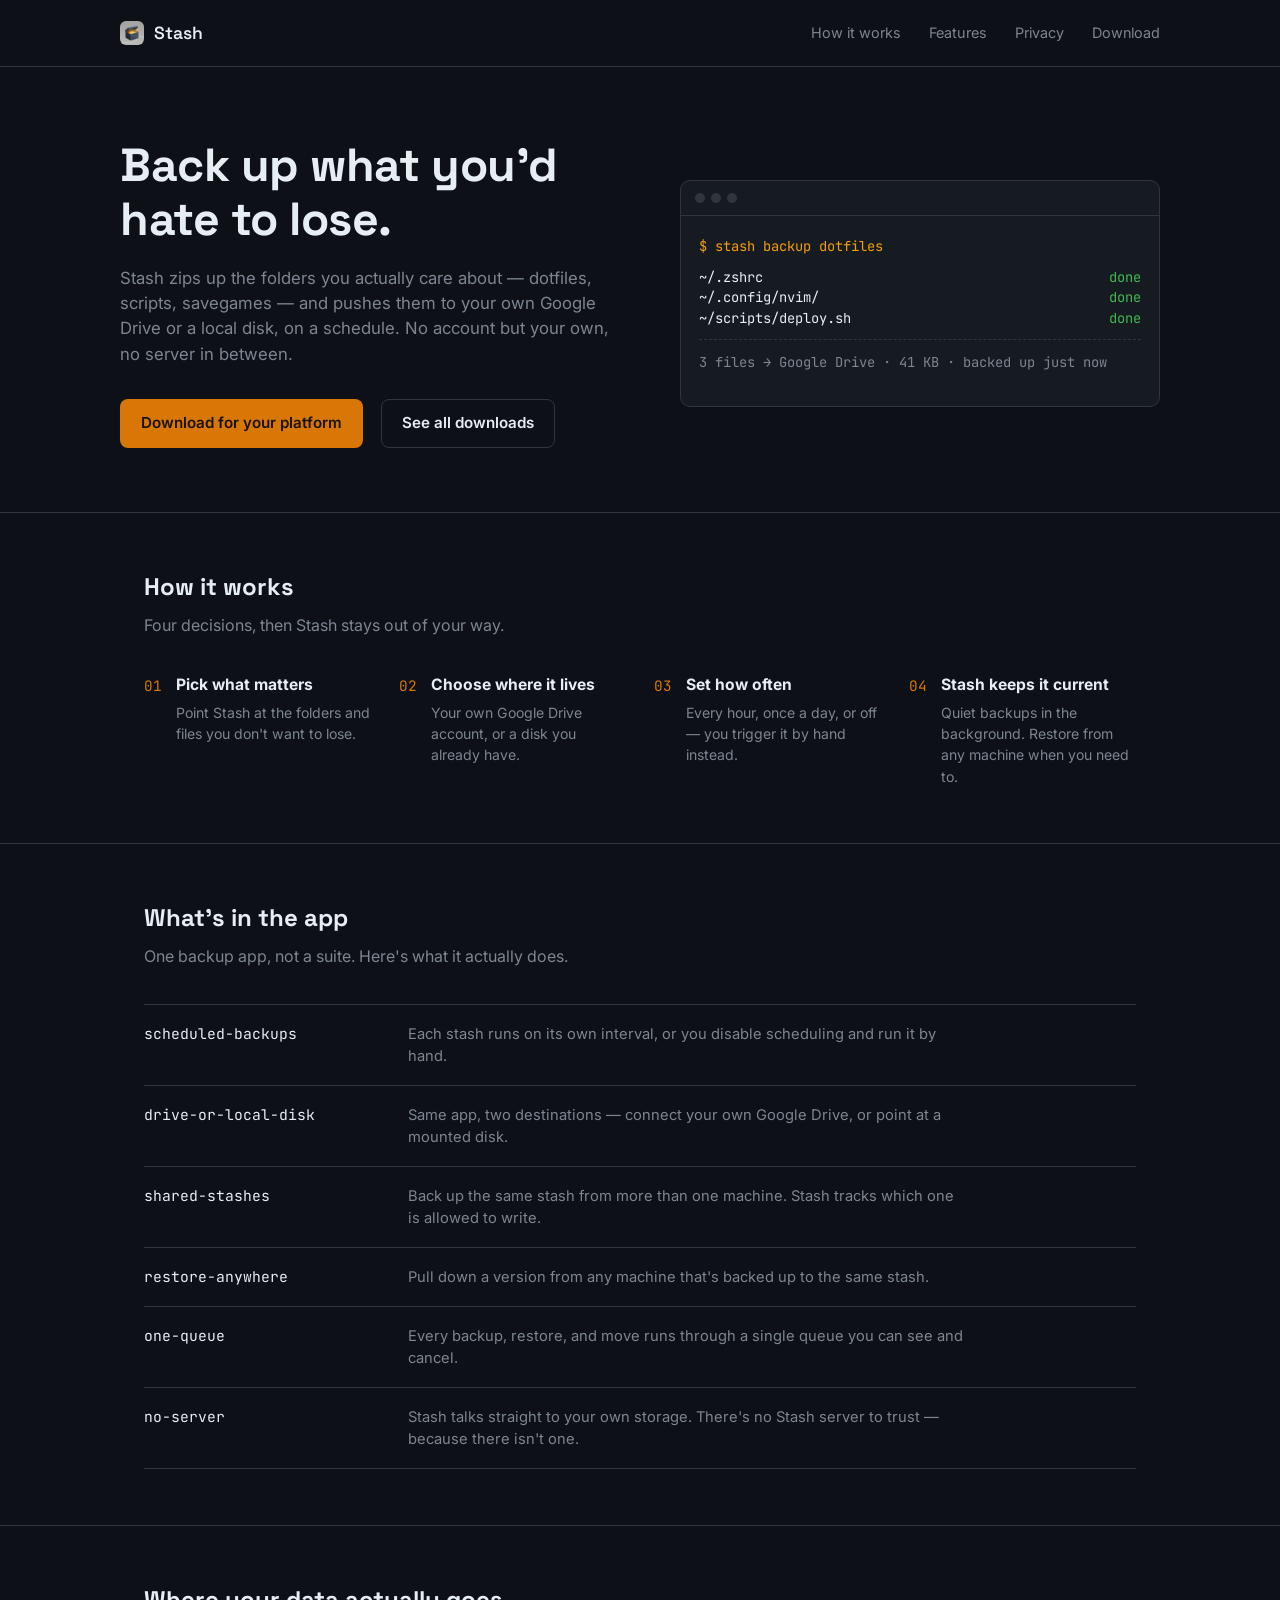
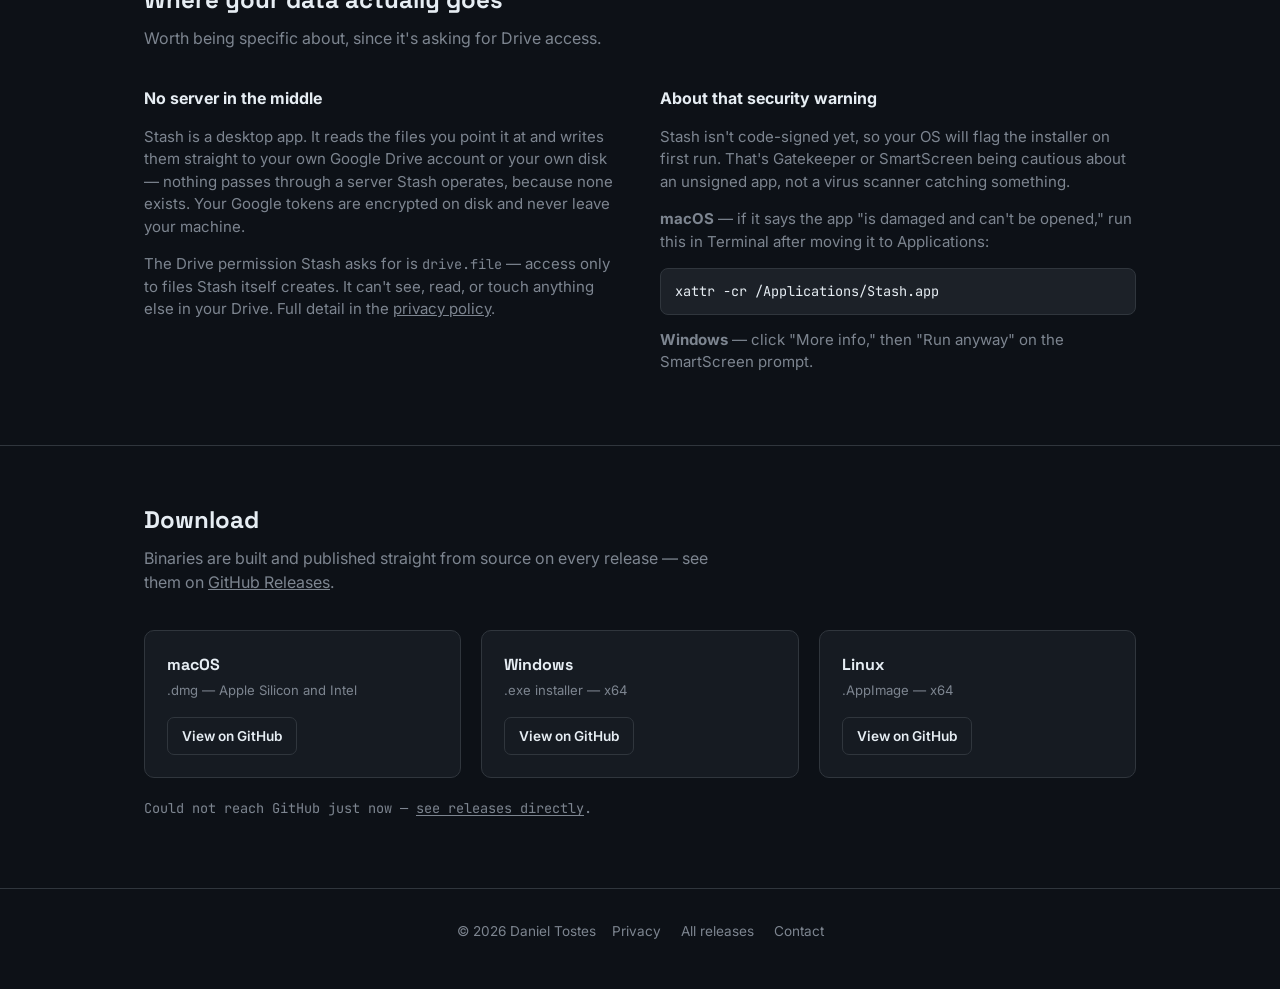
==== docs/index.html @ ceaec089 "feat: add Stash landing page, privacy policy, and Pages scaffold Static site served from docs/ via G" ====
<!doctype html>
<html lang="en">
<head>
  <meta charset="utf-8" />
  <meta name="viewport" content="width=device-width, initial-scale=1" />
  <title>Stash — back up what you'd hate to lose</title>
  <meta name="description" content="Stash backs up the folders you actually care about — dotfiles, scripts, savegames — to your own Google Drive or a local disk, on a schedule. No server, no subscription." />
  <meta property="og:title" content="Stash" />
  <meta property="og:description" content="Back up dotfiles, scripts and savegames to your own Google Drive or a local disk. No server in between." />
  <meta property="og:image" content="https://stash.danieltostes.dev/assets/icon.png" />
  <meta property="og:type" content="website" />
  <meta name="theme-color" content="#0d1117" />
  <link rel="icon" href="assets/icon.png" />
  <link rel="preconnect" href="https://fonts.googleapis.com" />
  <link rel="preconnect" href="https://fonts.gstatic.com" crossorigin />
  <link href="https://fonts.googleapis.com/css2?family=Space+Grotesk:wght@500;600;700&family=Inter:wght@400;500;600&family=JetBrains+Mono:wght@400;500&display=swap" rel="stylesheet" />
  <link rel="stylesheet" href="assets/style.css" />
</head>
<body>

  <header class="site">
    <div class="wrap site-nav">
      <a class="wordmark" href="/">
        <img src="assets/icon.png" alt="" />
        Stash
      </a>
      <nav>
        <a href="#how-it-works">How it works</a>
        <a href="#features">Features</a>
        <a href="#trust">Privacy</a>
        <a href="#download">Download</a>
      </nav>
    </div>
  </header>

  <main>
    <div class="wrap hero">
      <div>
        <h1>Back up what you'd hate to lose.</h1>
        <p class="lede">Stash zips up the folders you actually care about — dotfiles, scripts, savegames — and pushes them to your own Google Drive or a local disk, on a schedule. No account but your own, no server in between.</p>
        <div class="hero-actions">
          <a id="primary-download" class="btn btn-primary" href="#download">Download for your platform</a>
          <a class="btn btn-secondary" href="#download">See all downloads</a>
        </div>
        <p class="platform-note" id="platform-note" hidden></p>
      </div>

      <div class="terminal" role="img" aria-label="Terminal showing a Stash backup: three files uploaded to Google Drive, 41 kilobytes, backed up just now.">
        <div class="terminal-bar"><span></span><span></span><span></span></div>
        <div class="terminal-body" id="terminal-body">
          <div class="terminal-line cmd" style="animation-delay:0.05s">$ stash backup dotfiles</div>
          <div class="terminal-line done" style="animation-delay:0.35s"><span class="path">~/.zshrc</span><span class="status">done</span></div>
          <div class="terminal-line done" style="animation-delay:0.65s"><span class="path">~/.config/nvim/</span><span class="status">done</span></div>
          <div class="terminal-line done" style="animation-delay:0.95s"><span class="path">~/scripts/deploy.sh</span><span class="status">done</span></div>
          <div class="terminal-line summary" style="animation-delay:1.3s">3 files → Google Drive · 41 KB · backed up just now</div>
        </div>
      </div>
    </div>

    <section id="how-it-works">
      <div class="wrap">
        <h2>How it works</h2>
        <p class="section-lede">Four decisions, then Stash stays out of your way.</p>
        <div class="steps">
          <div class="step">
            <span class="num">01</span>
            <div>
              <h3>Pick what matters</h3>
              <p>Point Stash at the folders and files you don't want to lose.</p>
            </div>
          </div>
          <div class="step">
            <span class="num">02</span>
            <div>
              <h3>Choose where it lives</h3>
              <p>Your own Google Drive account, or a disk you already have.</p>
            </div>
          </div>
          <div class="step">
            <span class="num">03</span>
            <div>
              <h3>Set how often</h3>
              <p>Every hour, once a day, or off — you trigger it by hand instead.</p>
            </div>
          </div>
          <div class="step">
            <span class="num">04</span>
            <div>
              <h3>Stash keeps it current</h3>
              <p>Quiet backups in the background. Restore from any machine when you need to.</p>
            </div>
          </div>
        </div>
      </div>
    </section>

    <section id="features">
      <div class="wrap">
        <h2>What's in the app</h2>
        <p class="section-lede">One backup app, not a suite. Here's what it actually does.</p>
        <div class="manifest">
          <div class="manifest-row">
            <div class="name">scheduled-backups</div>
            <div class="desc">Each stash runs on its own interval, or you disable scheduling and run it by hand.</div>
          </div>
          <div class="manifest-row">
            <div class="name">drive-or-local-disk</div>
            <div class="desc">Same app, two destinations — connect your own Google Drive, or point at a mounted disk.</div>
          </div>
          <div class="manifest-row">
            <div class="name">shared-stashes</div>
            <div class="desc">Back up the same stash from more than one machine. Stash tracks which one is allowed to write.</div>
          </div>
          <div class="manifest-row">
            <div class="name">restore-anywhere</div>
            <div class="desc">Pull down a version from any machine that's backed up to the same stash.</div>
          </div>
          <div class="manifest-row">
            <div class="name">one-queue</div>
            <div class="desc">Every backup, restore, and move runs through a single queue you can see and cancel.</div>
          </div>
          <div class="manifest-row">
            <div class="name">no-server</div>
            <div class="desc">Stash talks straight to your own storage. There's no Stash server to trust — because there isn't one.</div>
          </div>
        </div>
      </div>
    </section>

    <section id="trust">
      <div class="wrap">
        <h2>Where your data actually goes</h2>
        <p class="section-lede">Worth being specific about, since it's asking for Drive access.</p>
        <div class="trust-grid">
          <div>
            <h3>No server in the middle</h3>
            <p>Stash is a desktop app. It reads the files you point it at and writes them straight to your own Google Drive account or your own disk — nothing passes through a server Stash operates, because none exists. Your Google tokens are encrypted on disk and never leave your machine.</p>
            <p>The Drive permission Stash asks for is <code>drive.file</code> — access only to files Stash itself creates. It can't see, read, or touch anything else in your Drive. Full detail in the <a href="privacy/">privacy policy</a>.</p>
          </div>
          <div>
            <h3>About that security warning</h3>
            <p>Stash isn't code-signed yet, so your OS will flag the installer on first run. That's Gatekeeper or SmartScreen being cautious about an unsigned app, not a virus scanner catching something.</p>
            <p><strong>macOS</strong> — if it says the app "is damaged and can't be opened," run this in Terminal after moving it to Applications:</p>
            <code class="code-block">xattr -cr /Applications/Stash.app</code>
            <p style="margin-top:14px"><strong>Windows</strong> — click "More info," then "Run anyway" on the SmartScreen prompt.</p>
          </div>
        </div>
      </div>
    </section>

    <section id="download">
      <div class="wrap">
        <h2>Download</h2>
        <p class="section-lede">Binaries are built and published straight from source on every release — see them on <a href="https://github.com/danieltvaz/stash-releases/releases" id="releases-link" style="color:var(--secondary);text-decoration:underline">GitHub Releases</a>.</p>

        <div class="download-grid" id="download-grid">
          <div class="download-card" id="card-mac">
            <h3>macOS</h3>
            <p class="sub">.dmg — Apple Silicon and Intel</p>
            <a class="btn btn-secondary btn-small" aria-disabled="true" href="#">Checking latest release…</a>
          </div>
          <div class="download-card" id="card-win">
            <h3>Windows</h3>
            <p class="sub">.exe installer — x64</p>
            <a class="btn btn-secondary btn-small" aria-disabled="true" href="#">Checking latest release…</a>
          </div>
          <div class="download-card" id="card-linux">
            <h3>Linux</h3>
            <p class="sub">.AppImage — x64</p>
            <a class="btn btn-secondary btn-small" aria-disabled="true" href="#">Checking latest release…</a>
          </div>
        </div>

        <p class="release-meta" id="release-meta">Looking up the latest release…</p>
      </div>
    </section>
  </main>

  <footer class="site">
    <div class="wrap" style="display:flex;align-items:center;justify-content:space-between;flex-wrap:wrap;gap:16px">
      <span>© <span id="year"></span> Daniel Tostes</span>
      <nav>
        <a href="privacy/">Privacy</a>
        <a href="https://github.com/danieltvaz/stash-releases/releases">All releases</a>
        <a href="mailto:alucardvaz@gmail.com">Contact</a>
      </nav>
    </div>
  </footer>

  <script>
    document.getElementById('year').textContent = new Date().getFullYear();

    var REPO = 'danieltvaz/stash-releases';

    function platform() {
      var ua = navigator.userAgent;
      if (/Mac/i.test(ua)) return 'mac';
      if (/Win/i.test(ua)) return 'win';
      if (/Linux/i.test(ua)) return 'linux';
      return null;
    }

    function setCardLink(cardId, href, label) {
      var card = document.getElementById(cardId);
      var link = card.querySelector('a');
      if (href) {
        link.href = href;
        link.textContent = label;
        link.removeAttribute('aria-disabled');
      } else {
        link.textContent = 'Not available in this release';
      }
    }

    fetch('https://api.github.com/repos/' + REPO + '/releases/latest')
      .then(function (r) { return r.ok ? r.json() : Promise.reject(r.status); })
      .then(function (data) {
        var assets = data.assets || [];
        var byExt = function (ext) {
          return assets.filter(function (a) { return a.name.toLowerCase().endsWith(ext); });
        };

        var dmgs = byExt('.dmg');
        var exe = byExt('.exe')[0];
        var appImage = byExt('.appimage')[0];

        var dmgArm = dmgs.find(function (a) { return /arm64/i.test(a.name); });
        var dmgIntel = dmgs.find(function (a) { return !/arm64/i.test(a.name); }) || dmgs[1];

        var macCard = document.getElementById('card-mac');
        if (dmgArm || dmgIntel) {
          var wrap = document.createElement('div');
          wrap.className = 'arch-links';
          if (dmgArm) {
            var a1 = document.createElement('a');
            a1.className = 'btn btn-secondary btn-small';
            a1.href = dmgArm.browser_download_url;
            a1.textContent = 'Apple Silicon';
            wrap.appendChild(a1);
          }
          if (dmgIntel) {
            var a2 = document.createElement('a');
            a2.className = 'btn btn-secondary btn-small';
            a2.href = dmgIntel.browser_download_url;
            a2.textContent = 'Intel';
            wrap.appendChild(a2);
          }
          macCard.querySelector('a').remove();
          macCard.appendChild(wrap);
        } else {
          setCardLink('card-mac', null);
        }

        setCardLink('card-win', exe ? exe.browser_download_url : null, 'Download .exe');
        setCardLink('card-linux', appImage ? appImage.browser_download_url : null, 'Download .AppImage');

        document.getElementById('release-meta').innerHTML =
          data.tag_name + ' · <a href="' + data.html_url + '">release notes</a>';

        var plat = platform();
        var primary = document.getElementById('primary-download');
        var note = document.getElementById('platform-note');
        if (plat === 'mac' && (dmgArm || dmgIntel)) {
          primary.href = (dmgArm || dmgIntel).browser_download_url;
          note.hidden = false;
          note.textContent = 'Detected macOS — grabbing the ' + (dmgArm ? 'Apple Silicon' : 'Intel') + ' build. Windows or Linux? See all downloads below.';
        } else if (plat === 'win' && exe) {
          primary.href = exe.browser_download_url;
          note.hidden = false;
          note.textContent = 'Detected Windows. Mac or Linux? See all downloads below.';
        } else if (plat === 'linux' && appImage) {
          primary.href = appImage.browser_download_url;
          note.hidden = false;
          note.textContent = 'Detected Linux. Mac or Windows? See all downloads below.';
        }
      })
      .catch(function () {
        document.getElementById('release-meta').innerHTML =
          'Could not reach GitHub just now — <a href="https://github.com/' + REPO + '/releases">see releases directly</a>.';
        ['card-mac', 'card-win', 'card-linux'].forEach(function (id) {
          var link = document.getElementById(id).querySelector('a');
          link.href = 'https://github.com/' + REPO + '/releases';
          link.textContent = 'View on GitHub';
          link.removeAttribute('aria-disabled');
        });
      });
  </script>
</body>
</html>
---- docs/assets/style.css ----
:root {
  --bg: #0d1117;
  --surface: #161b22;
  --elevated: #1c2128;
  --border: #30363d;
  --accent: #d97706;
  --accent-hover: #f59e0b;
  --primary: #e6edf3;
  --secondary: #7d8590;
  --success: #3fb950;

  --font-display: 'Space Grotesk', system-ui, sans-serif;
  --font-sans: 'Inter', system-ui, sans-serif;
  --font-mono: 'JetBrains Mono', ui-monospace, monospace;
}

* { box-sizing: border-box; }

html { color-scheme: dark; }

body {
  margin: 0;
  background: var(--bg);
  color: var(--primary);
  font-family: var(--font-sans);
  line-height: 1.5;
  -webkit-font-smoothing: antialiased;
}

a { color: inherit; }

img { max-width: 100%; }

.wrap {
  max-width: 1040px;
  margin: 0 auto;
  padding: 0 24px;
}

/* ---------- header ---------- */

header.site {
  border-bottom: 1px solid var(--border);
}

.site-nav {
  display: flex;
  align-items: center;
  justify-content: space-between;
  padding: 20px 0;
}

.wordmark {
  display: flex;
  align-items: center;
  gap: 10px;
  font-family: var(--font-display);
  font-size: 1.1rem;
  font-weight: 600;
  text-decoration: none;
  color: var(--primary);
}

.wordmark img { width: 24px; height: 24px; border-radius: 6px; }

.site-nav nav {
  display: flex;
  gap: 28px;
  font-size: 0.9rem;
}

.site-nav nav a {
  color: var(--secondary);
  text-decoration: none;
}

.site-nav nav a:hover { color: var(--primary); }

/* ---------- buttons ---------- */

.btn {
  display: inline-flex;
  align-items: center;
  gap: 8px;
  border-radius: 8px;
  padding: 12px 20px;
  font-family: var(--font-sans);
  font-weight: 600;
  font-size: 0.95rem;
  text-decoration: none;
  border: 1px solid transparent;
  cursor: pointer;
}

.btn-primary {
  background: var(--accent);
  color: #1a1206;
}

.btn-primary:hover { background: var(--accent-hover); }

.btn-secondary {
  background: transparent;
  border-color: var(--border);
  color: var(--primary);
}

.btn-secondary:hover { border-color: var(--secondary); }

.btn-small {
  padding: 8px 14px;
  font-size: 0.85rem;
  border-radius: 7px;
}

.btn[aria-disabled="true"] {
  opacity: 0.45;
  pointer-events: none;
}

/* ---------- hero ---------- */

.hero {
  padding: 72px 0 64px;
  display: grid;
  grid-template-columns: 1.05fr 1fr;
  gap: 56px;
  align-items: center;
}

.hero h1 {
  font-family: var(--font-display);
  font-size: clamp(2.1rem, 4vw, 2.9rem);
  line-height: 1.15;
  letter-spacing: -0.01em;
  margin: 0 0 20px;
  max-width: 20ch;
}

.hero p.lede {
  color: var(--secondary);
  font-size: 1.05rem;
  max-width: 46ch;
  margin: 0 0 32px;
}

.hero-actions {
  display: flex;
  align-items: center;
  gap: 18px;
  flex-wrap: wrap;
}

.hero-actions .hint {
  font-size: 0.82rem;
  color: var(--secondary);
  font-family: var(--font-mono);
}

.platform-note {
  margin-top: 14px;
  font-size: 0.82rem;
  color: var(--secondary);
}

.platform-note a { color: var(--secondary); text-decoration: underline; text-underline-offset: 2px; }
.platform-note a:hover { color: var(--primary); }

/* terminal panel */

.terminal {
  background: var(--surface);
  border: 1px solid var(--border);
  border-radius: 10px;
  overflow: hidden;
  font-family: var(--font-mono);
  font-size: 0.86rem;
}

.terminal-bar {
  display: flex;
  gap: 6px;
  padding: 12px 14px;
  border-bottom: 1px solid var(--border);
}

.terminal-bar span {
  width: 10px;
  height: 10px;
  border-radius: 50%;
  background: var(--border);
}

.terminal-body {
  padding: 20px 18px 22px;
  min-height: 190px;
}

.terminal-line {
  display: flex;
  justify-content: space-between;
  gap: 16px;
  opacity: 0;
  transform: translateY(4px);
  animation: line-in 0.4s ease forwards;
}

.terminal-line .path { color: var(--primary); white-space: nowrap; overflow: hidden; text-overflow: ellipsis; }
.terminal-line .status { color: var(--secondary); }
.terminal-line.done .status { color: var(--success); }
.terminal-line.cmd { color: var(--accent-hover); margin-bottom: 10px; }
.terminal-line.summary { color: var(--secondary); margin-top: 10px; border-top: 1px dashed var(--border); padding-top: 12px; }

@keyframes line-in {
  to { opacity: 1; transform: translateY(0); }
}

@media (prefers-reduced-motion: reduce) {
  .terminal-line { animation: none; opacity: 1; transform: none; }
}

/* ---------- sections ---------- */

section {
  padding: 56px 0;
  border-top: 1px solid var(--border);
}

section h2 {
  font-family: var(--font-display);
  font-size: 1.5rem;
  margin: 0 0 8px;
}

section .section-lede {
  color: var(--secondary);
  max-width: 60ch;
  margin: 0 0 36px;
}

/* how it works */

.steps {
  display: grid;
  grid-template-columns: repeat(4, 1fr);
  gap: 28px;
}

.step {
  display: flex;
  gap: 14px;
}

.step .num {
  font-family: var(--font-mono);
  color: var(--accent);
  font-size: 0.9rem;
  padding-top: 2px;
}

.step h3 {
  font-size: 0.98rem;
  margin: 0 0 6px;
}

.step p {
  color: var(--secondary);
  font-size: 0.88rem;
  margin: 0;
}

/* feature manifest */

.manifest {
  border-top: 1px solid var(--border);
}

.manifest-row {
  display: grid;
  grid-template-columns: 240px 1fr;
  gap: 24px;
  padding: 18px 0;
  border-bottom: 1px solid var(--border);
}

.manifest-row .name {
  font-family: var(--font-mono);
  font-size: 0.92rem;
  color: var(--primary);
}

.manifest-row .desc {
  color: var(--secondary);
  font-size: 0.92rem;
  max-width: 62ch;
}

/* trust */

.trust-grid {
  display: grid;
  grid-template-columns: 1fr 1fr;
  gap: 40px;
}

.trust-grid p {
  color: var(--secondary);
  font-size: 0.94rem;
}

.trust-grid h3 {
  font-size: 1rem;
  margin: 0 0 10px;
  color: var(--primary);
}

code, .code-block {
  font-family: var(--font-mono);
  font-size: 0.85rem;
}

.code-block {
  display: block;
  background: var(--elevated);
  border: 1px solid var(--border);
  border-radius: 8px;
  padding: 12px 14px;
  color: var(--primary);
  overflow-x: auto;
  margin: 10px 0 0;
}

/* download */

.download-grid {
  display: grid;
  grid-template-columns: repeat(3, 1fr);
  gap: 20px;
}

.download-card {
  background: var(--surface);
  border: 1px solid var(--border);
  border-radius: 10px;
  padding: 22px;
}

.download-card.recommended {
  border-color: var(--accent);
}

.download-card h3 {
  font-family: var(--font-display);
  font-size: 1rem;
  margin: 0 0 4px;
}

.download-card .sub {
  color: var(--secondary);
  font-size: 0.82rem;
  margin: 0 0 16px;
}

.download-card .arch-links {
  display: flex;
  gap: 10px;
  margin-top: 10px;
}

.release-meta {
  margin-top: 20px;
  font-size: 0.85rem;
  color: var(--secondary);
  font-family: var(--font-mono);
}

.release-meta a { color: var(--secondary); text-decoration: underline; text-underline-offset: 2px; }
.release-meta a:hover { color: var(--primary); }

/* ---------- footer ---------- */

footer.site {
  border-top: 1px solid var(--border);
  padding: 32px 0 48px;
  display: flex;
  align-items: center;
  justify-content: space-between;
  flex-wrap: wrap;
  gap: 16px;
  color: var(--secondary);
  font-size: 0.85rem;
}

footer.site nav {
  display: flex;
  gap: 20px;
}

footer.site a {
  color: var(--secondary);
  text-decoration: none;
}

footer.site a:hover { color: var(--primary); }

/* ---------- privacy page ---------- */

.doc {
  padding: 56px 0 80px;
  max-width: 720px;
}

.doc h1 {
  font-family: var(--font-display);
  font-size: 2rem;
  margin: 0 0 6px;
}

.doc .updated {
  color: var(--secondary);
  font-size: 0.85rem;
  margin: 0 0 40px;
}

.doc h2 {
  font-family: var(--font-display);
  font-size: 1.15rem;
  margin: 36px 0 12px;
}

.doc p, .doc li {
  color: var(--secondary);
  font-size: 0.96rem;
}

.doc a { color: var(--accent-hover); }

/* ---------- responsive ---------- */

@media (max-width: 860px) {
  .hero { grid-template-columns: 1fr; padding: 48px 0; }
  .steps { grid-template-columns: 1fr 1fr; }
  .trust-grid { grid-template-columns: 1fr; }
  .download-grid { grid-template-columns: 1fr; }
}

@media (max-width: 520px) {
  .steps { grid-template-columns: 1fr; }
  .manifest-row { grid-template-columns: 1fr; gap: 4px; }
  .site-nav nav { display: none; }
}

:focus-visible {
  outline: 2px solid var(--accent-hover);
  outline-offset: 2px;
}
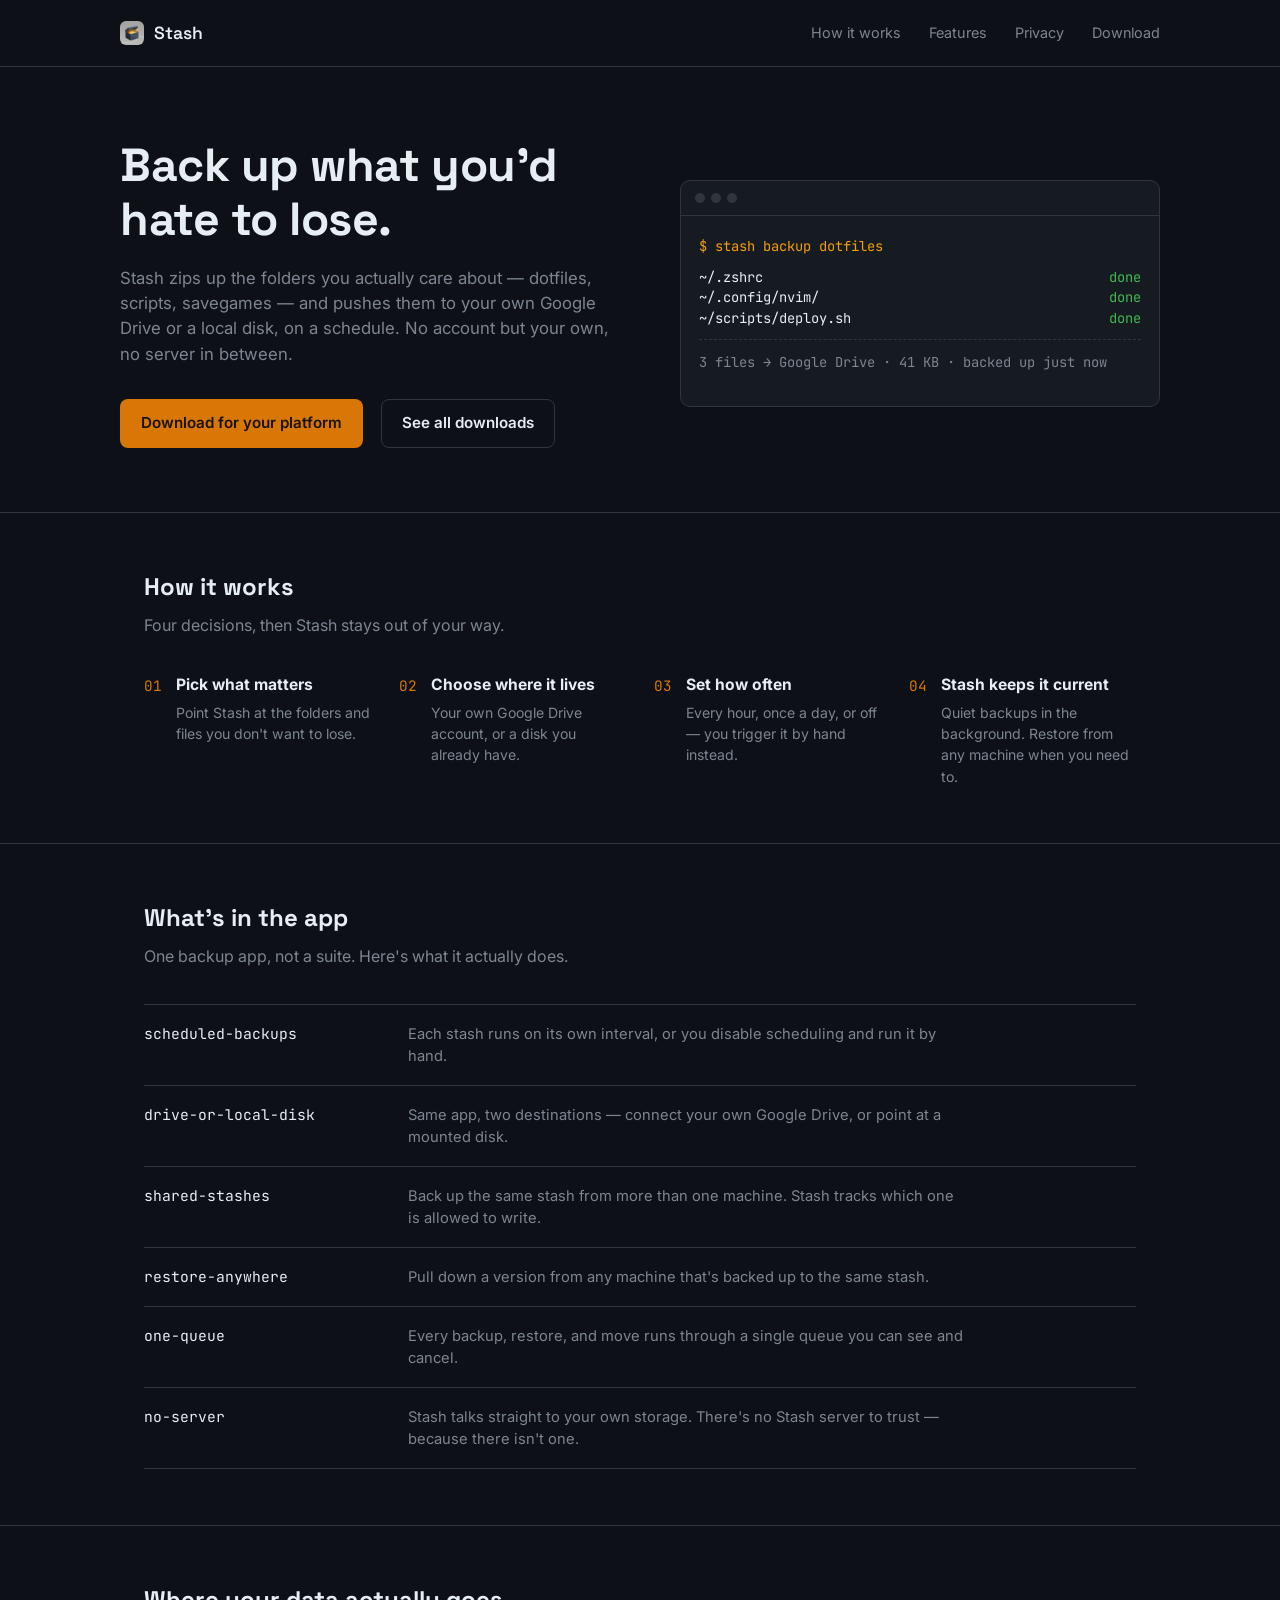
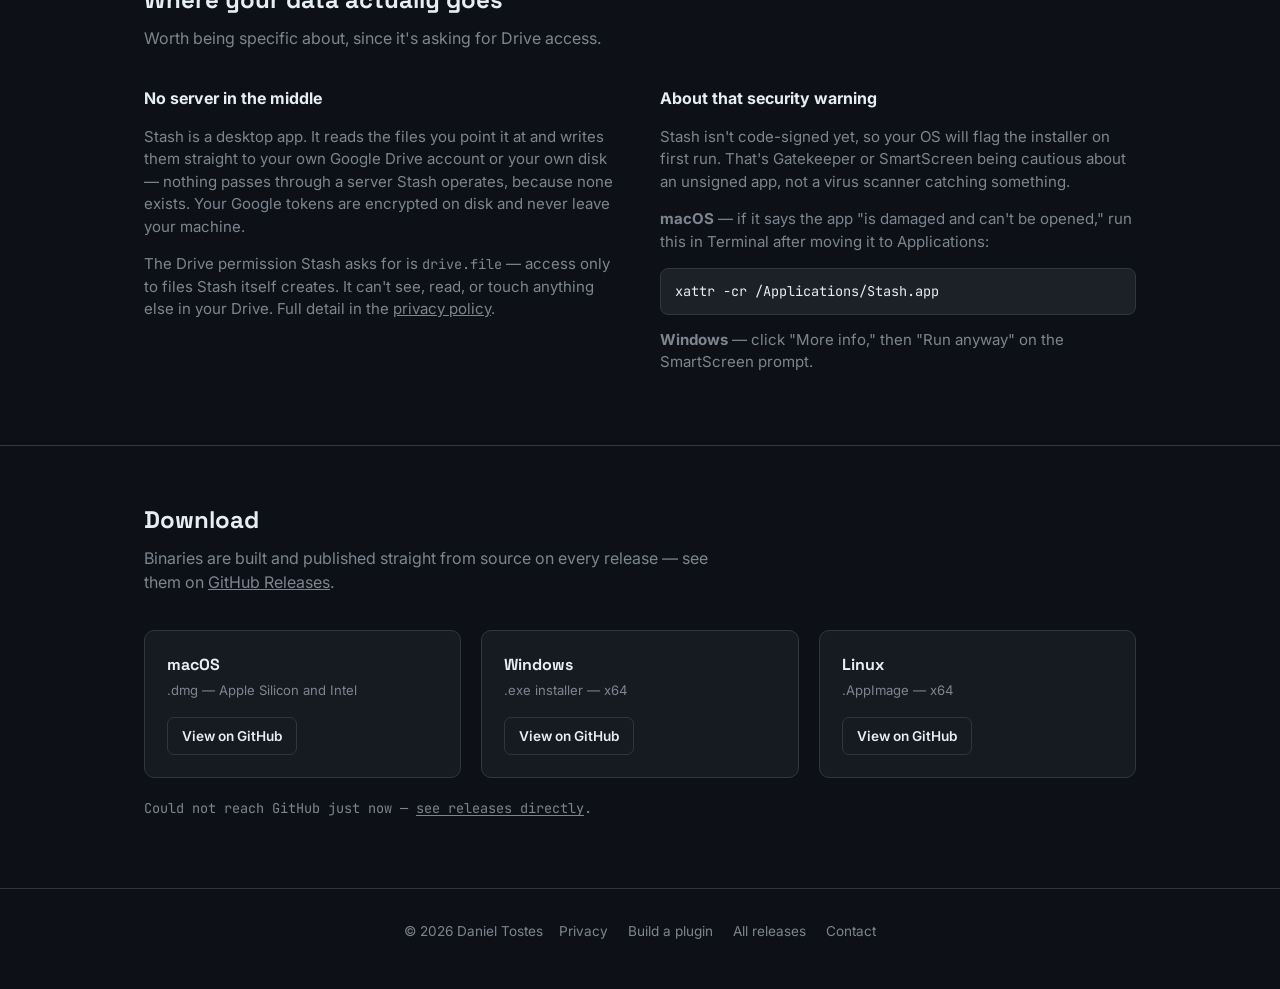
==== commit 0bb9de5f: "docs: add plugin authoring guide" ====
--- a/docs/index.html
+++ b/docs/index.html
@@ -181,8 +181,9 @@
       <span>© <span id="year"></span> Daniel Tostes</span>
       <nav>
         <a href="privacy/">Privacy</a>
+        <a href="plugins/">Build a plugin</a>
         <a href="https://github.com/danieltvaz/stash-releases/releases">All releases</a>
-        <a href="mailto:alucardvaz@gmail.com">Contact</a>
+        <a href="mailto:danieltostes@live.com">Contact</a>
       </nav>
     </div>
   </footer>
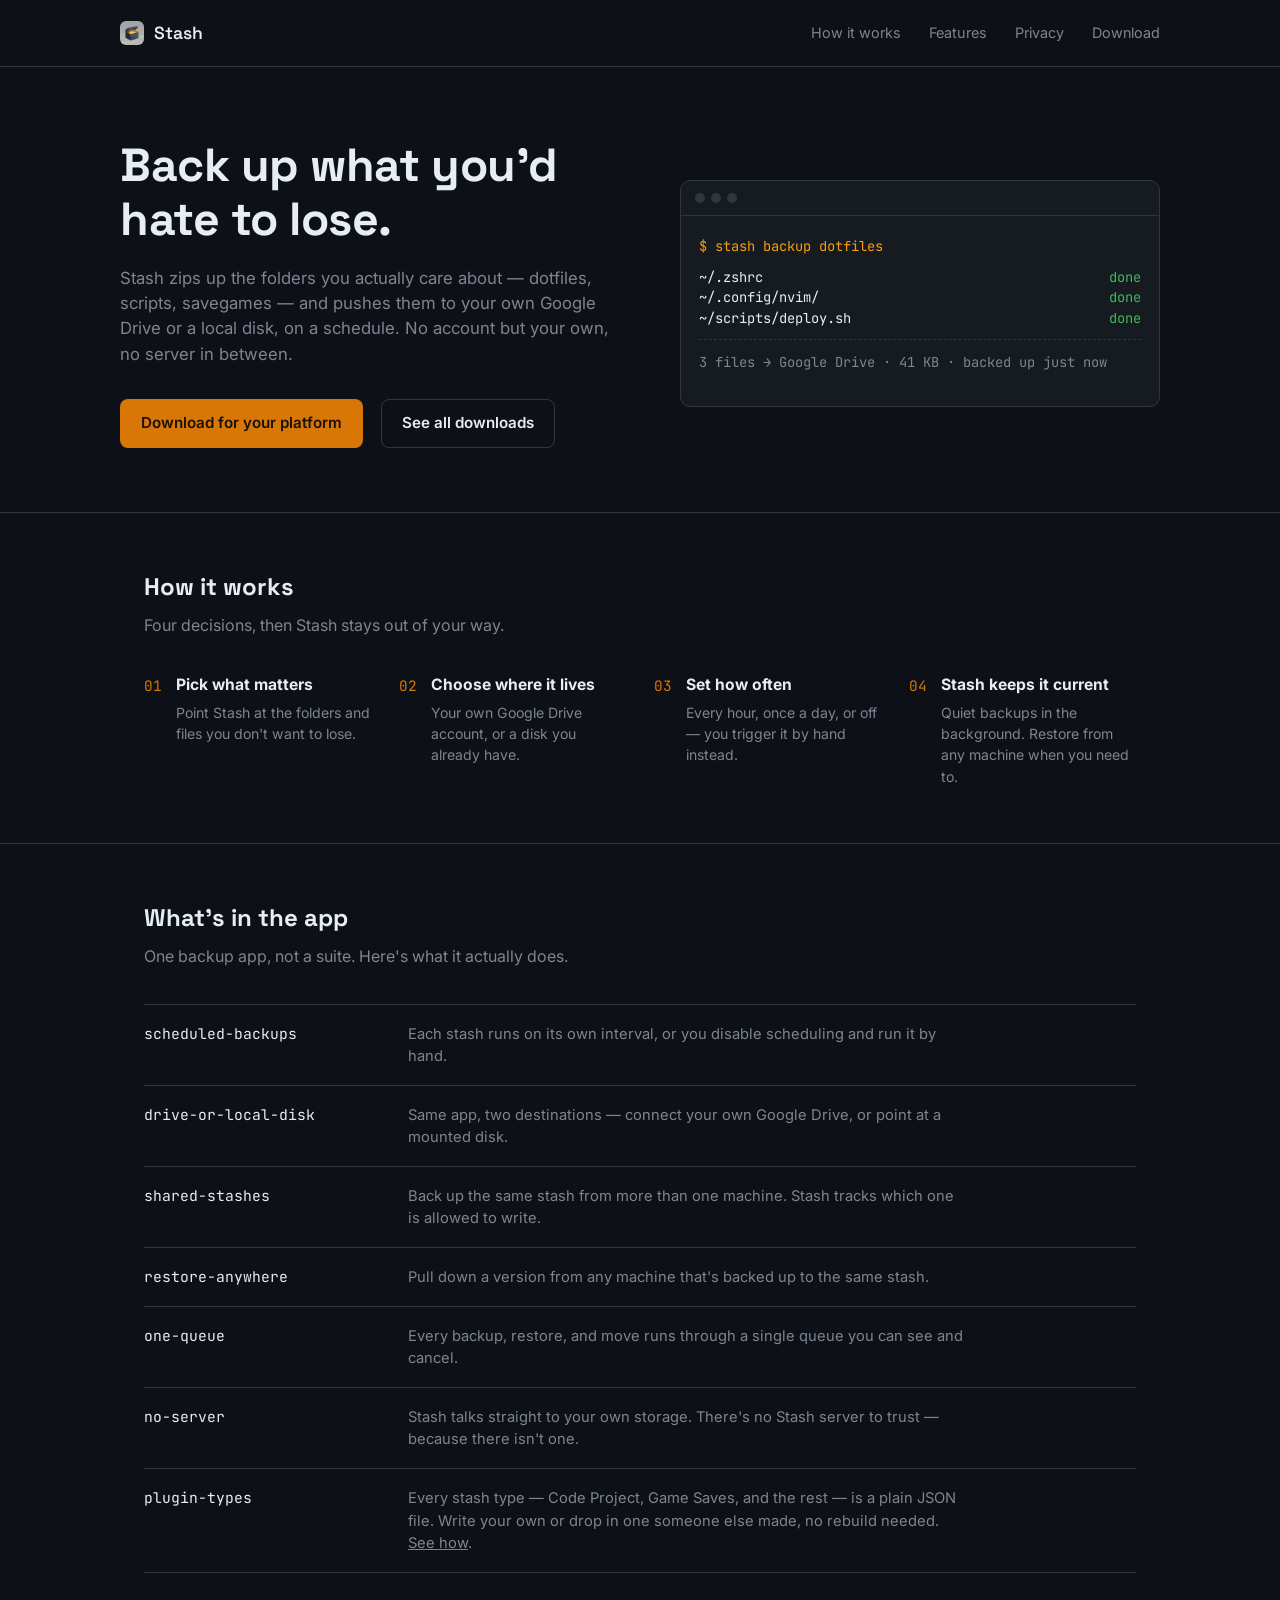
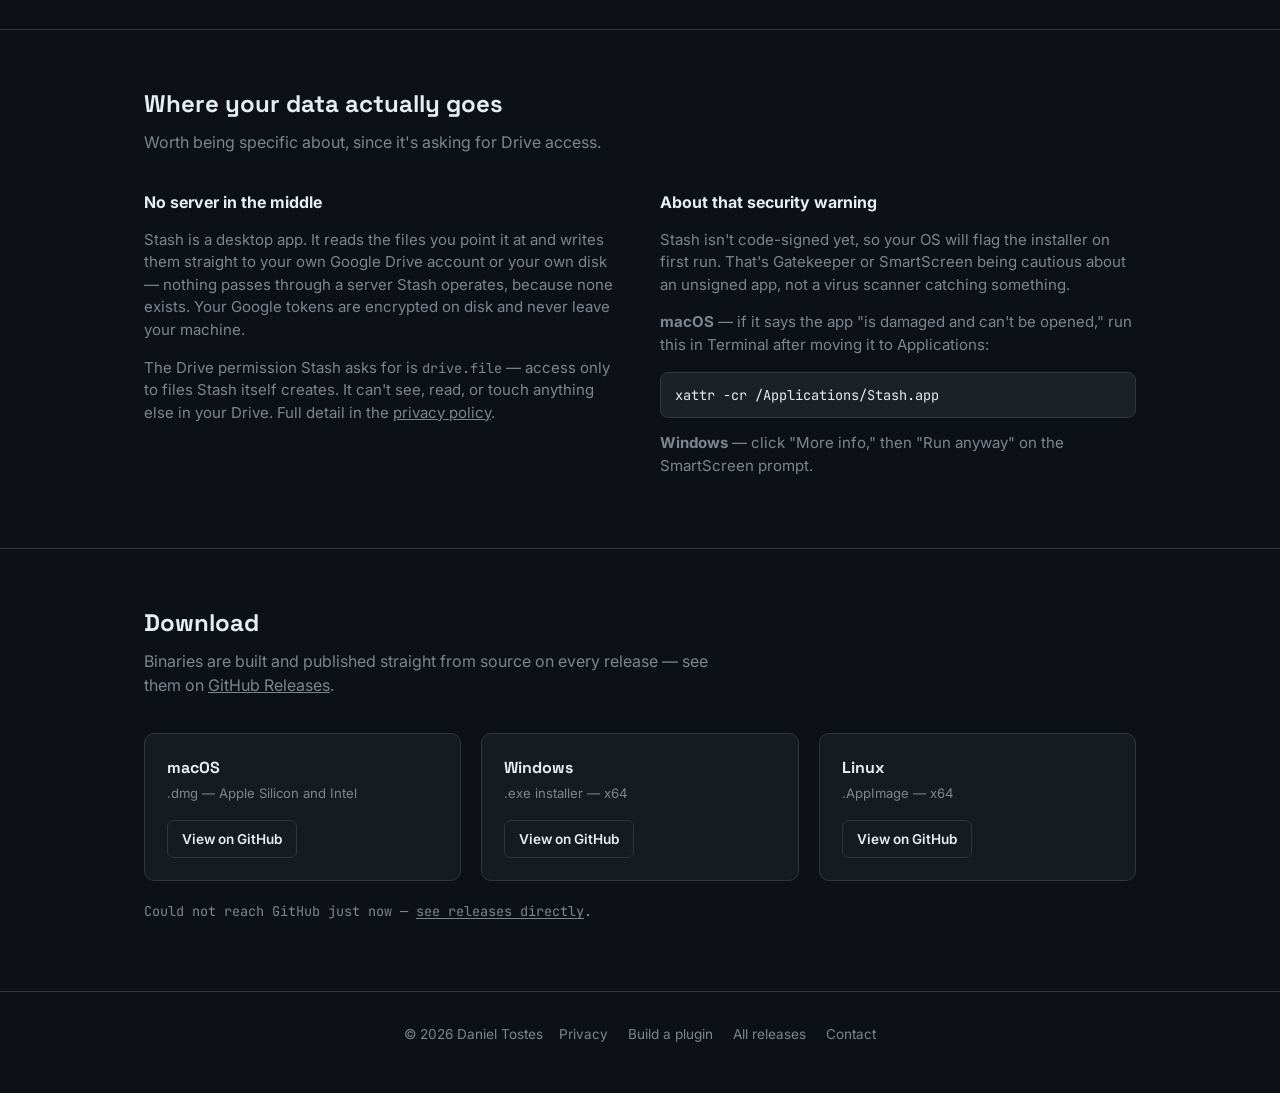
==== commit 723786b4: "feat: mention plugin/custom-type support in the features list" ====
--- a/docs/index.html
+++ b/docs/index.html
@@ -122,6 +122,10 @@
           <div class="manifest-row">
             <div class="name">no-server</div>
             <div class="desc">Stash talks straight to your own storage. There's no Stash server to trust — because there isn't one.</div>
+          </div>
+          <div class="manifest-row">
+            <div class="name">plugin-types</div>
+            <div class="desc">Every stash type — Code Project, Game Saves, and the rest — is a plain JSON file. Write your own or drop in one someone else made, no rebuild needed. <a href="plugins/" style="color:var(--secondary);text-decoration:underline">See how</a>.</div>
           </div>
         </div>
       </div>
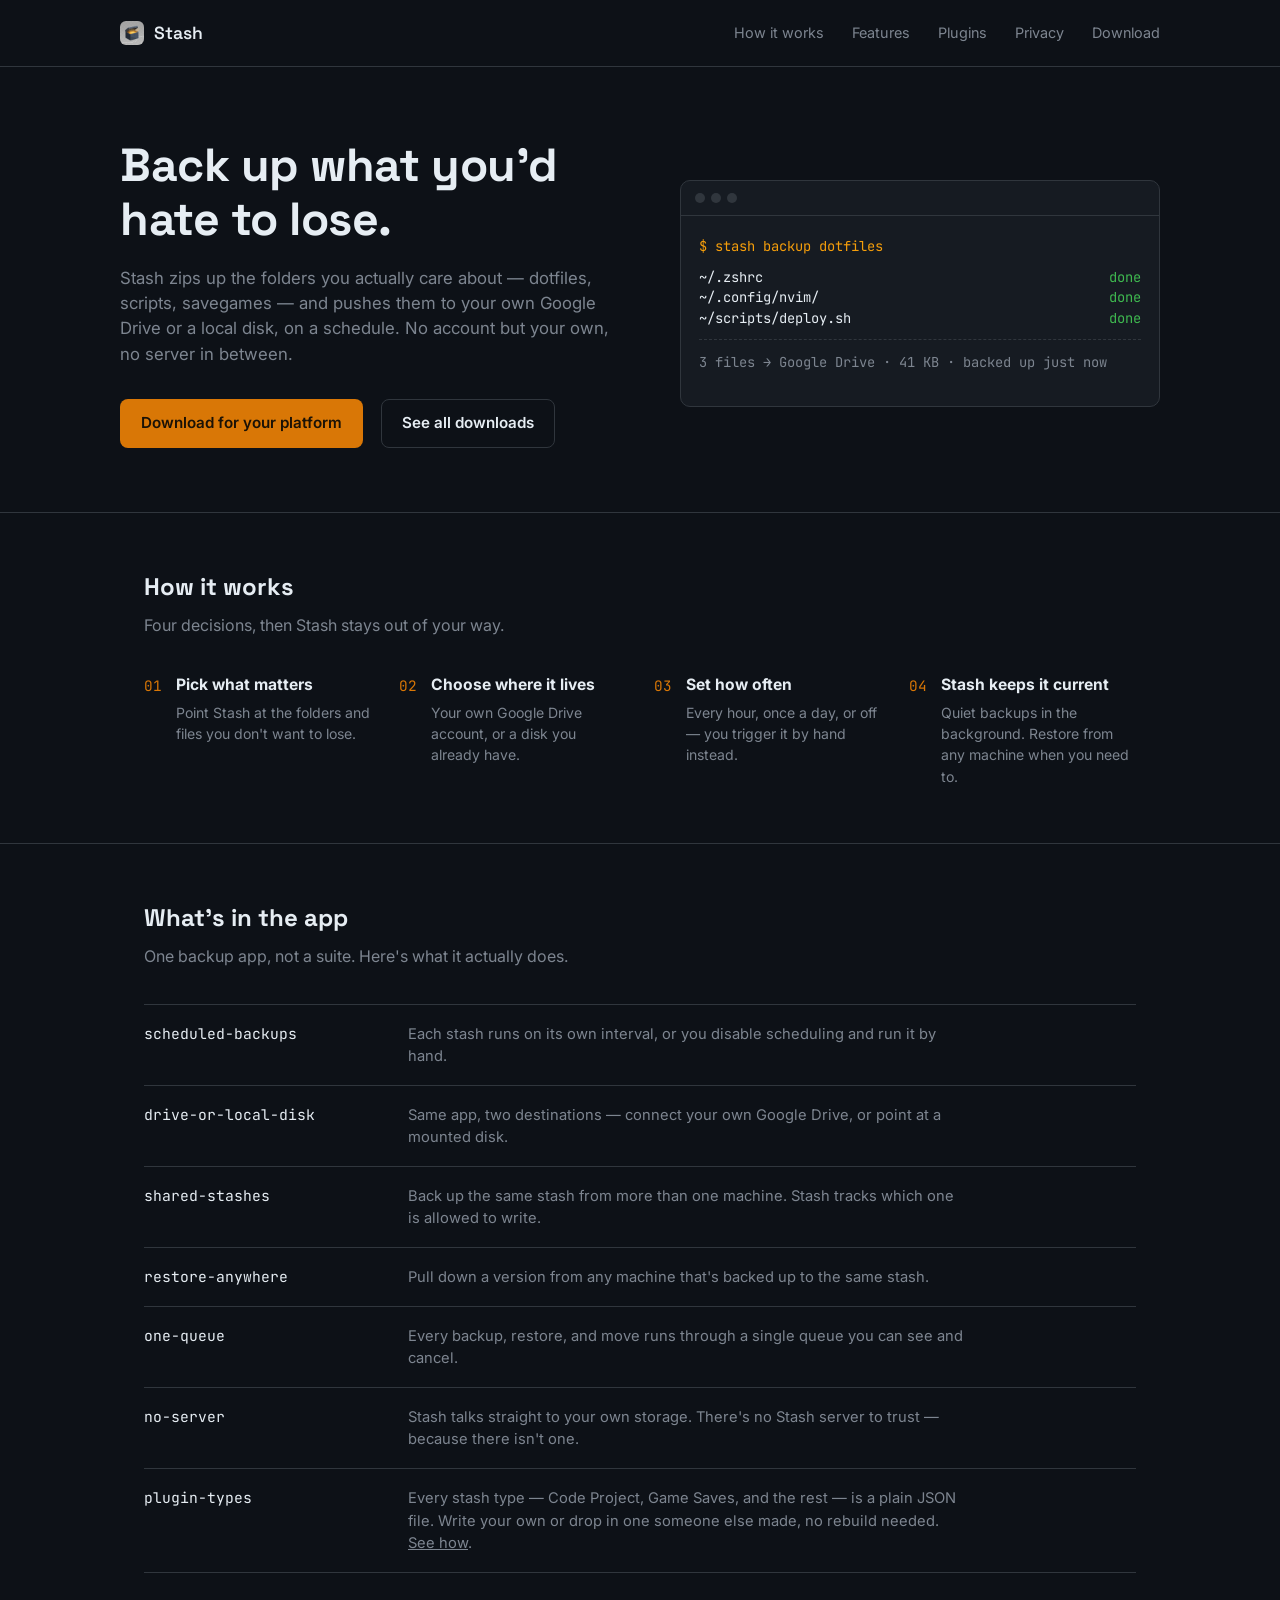
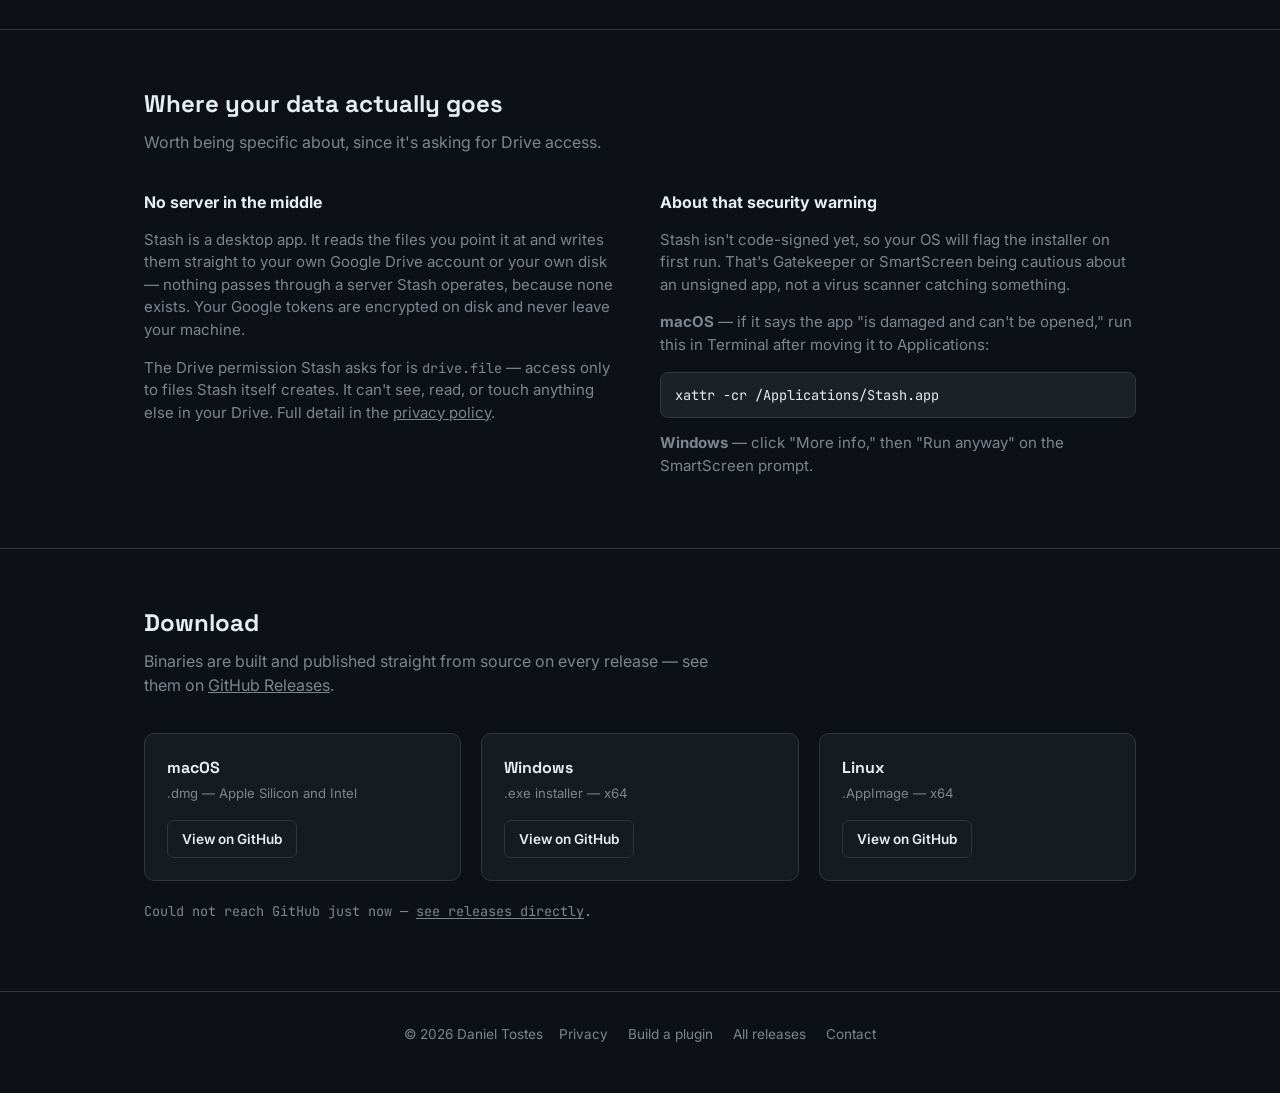
==== commit 64634b02: "feat: add Plugins link to site header nav" ====
--- a/docs/index.html
+++ b/docs/index.html
@@ -9,12 +9,17 @@
   <meta property="og:description" content="Back up dotfiles, scripts and savegames to your own Google Drive or a local disk. No server in between." />
   <meta property="og:image" content="https://stash.danieltostes.dev/assets/icon.png" />
   <meta property="og:type" content="website" />
+  <meta property="og:url" content="https://stash.danieltostes.dev/" />
   <meta name="theme-color" content="#0d1117" />
+  <link rel="canonical" href="https://stash.danieltostes.dev/" />
   <link rel="icon" href="assets/icon.png" />
   <link rel="preconnect" href="https://fonts.googleapis.com" />
   <link rel="preconnect" href="https://fonts.gstatic.com" crossorigin />
   <link href="https://fonts.googleapis.com/css2?family=Space+Grotesk:wght@500;600;700&family=Inter:wght@400;500;600&family=JetBrains+Mono:wght@400;500&display=swap" rel="stylesheet" />
   <link rel="stylesheet" href="assets/style.css" />
+  <!-- Cloudflare Web Analytics -->
+  <script type="module" src="https://static.cloudflareinsights.com/beacon.min.js" data-cf-beacon='{"token": "59963a5a773b4b1691fc18e08231b805"}'></script>
+  <!-- End Cloudflare Web Analytics -->
 </head>
 <body>
 
@@ -27,6 +32,7 @@
       <nav>
         <a href="#how-it-works">How it works</a>
         <a href="#features">Features</a>
+        <a href="/plugins/">Plugins</a>
         <a href="#trust">Privacy</a>
         <a href="#download">Download</a>
       </nav>
